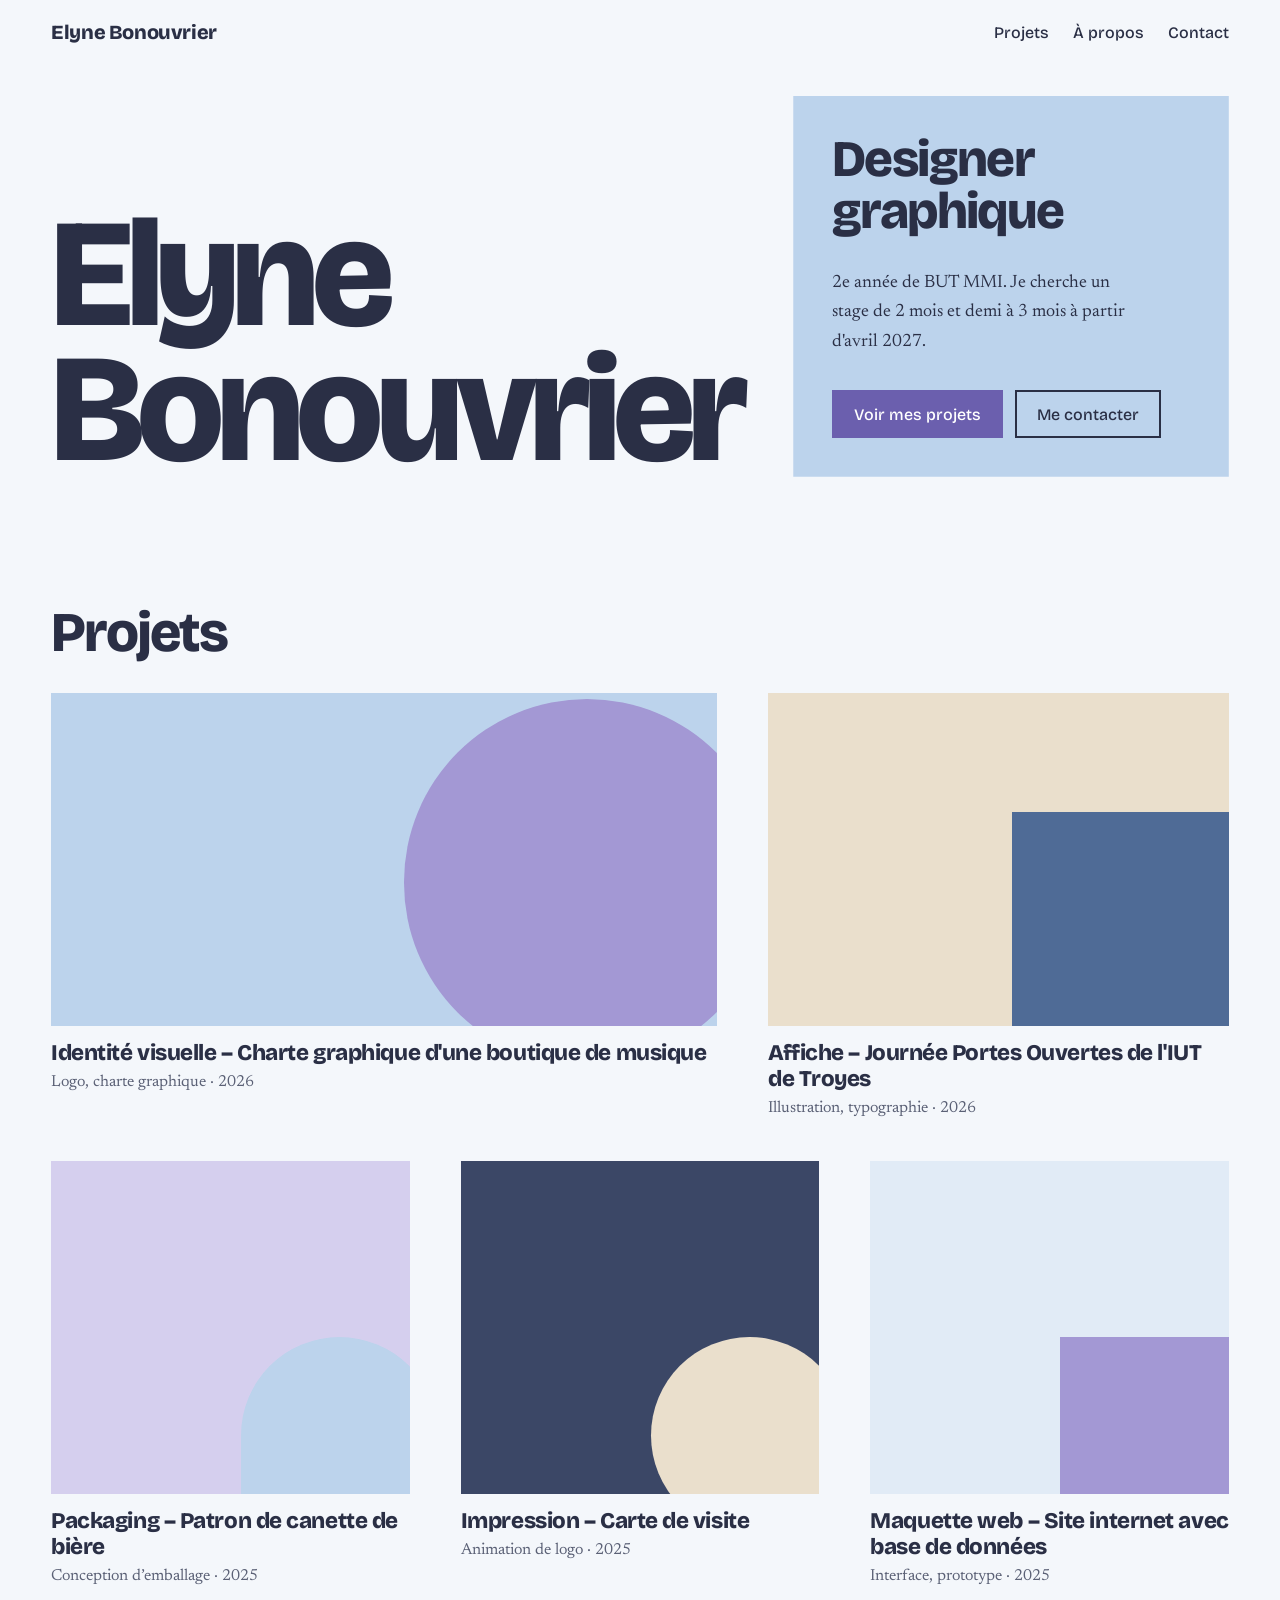
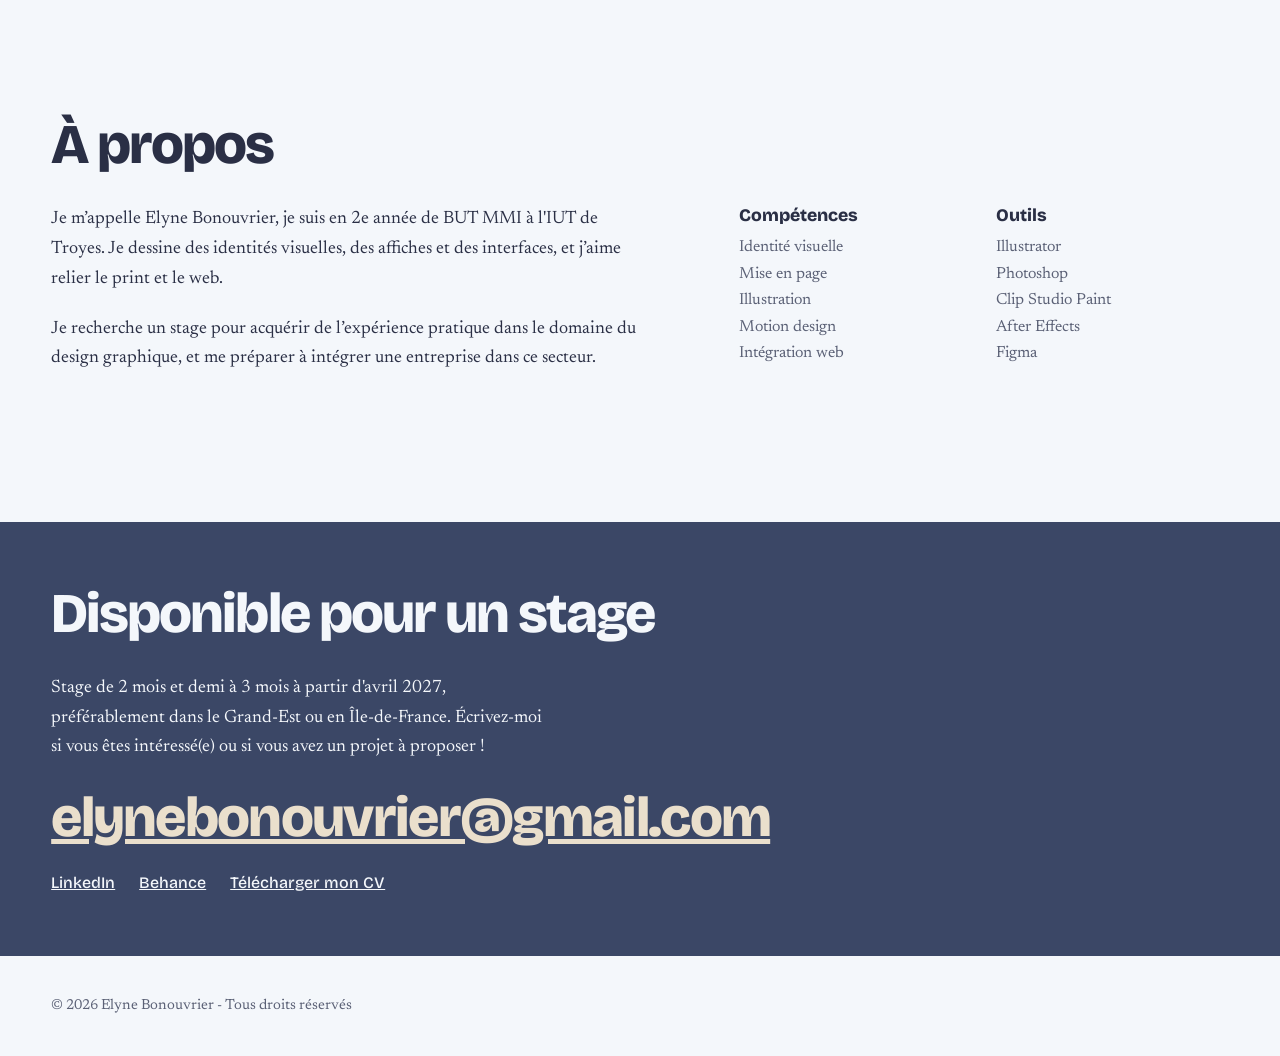
==== portfolio/index.html @ 3d941a7a "Premier ajout" ====
<!DOCTYPE html>
<html lang="fr">
<head>
  <meta charset="utf-8">
  <meta name="viewport" content="width=device-width, initial-scale=1">
  <title>Elyne Bonouvrier – Designer graphique</title>
  <meta name="description" content="Portfolio d'Elyne Bonouvrier, designer graphique en 2e année de BUT MMI, à la recherche d’un stage.">
  <link rel="preconnect" href="https://fonts.googleapis.com">
  <link rel="preconnect" href="https://fonts.gstatic.com" crossorigin>
  <link href="https://fonts.googleapis.com/css2?family=Bricolage+Grotesque:opsz,wght@12..96,500;12..96,800&family=Newsreader:opsz,wght@6..72,400;6..72,500&display=swap" rel="stylesheet">
  <link rel="stylesheet" href="css/style.css">
</head>
<body>

  <header class="cadre entete">
    <a class="logo" href="#">Elyne Bonouvrier</a>
    <nav aria-label="Navigation principale">
      <ul class="menu">
        <li><a href="#projets">Projets</a></li>
        <li><a href="#apropos">À propos</a></li>
        <li><a href="#contact">Contact</a></li>
      </ul>
    </nav>
  </header>

  <main>
    <section class="cadre hero">
      <h1 class="hero-nom">Elyne<br>Bonouvrier</h1>
      <div class="hero-panneau">
        <p class="hero-metier">Designer graphique</p>
        <div>
          <p>2e année de BUT MMI. Je cherche un stage de 2 mois et demi à 3 mois à partir d'avril 2027.</p>
        </div>
        <div class="actions">
          <a class="bouton bouton-plein" href="#projets">Voir mes projets</a>
          <a class="bouton" href="#contact">Me contacter</a>
        </div>
      </div>
    </section>

    <section class="cadre section" id="projets">
      <h2 class="section-titre">Projets</h2>
      <div class="grille">
        <!-- Pour chaque projet : remplace le contenu de <div class="visuel"> par <img src="images/mon-image.jpg" alt="Description du visuel"> -->
        <article class="projet projet-large">
          <div class="visuel v1"></div>
          <h3>Identité visuelle – Charte graphique d'une boutique de musique</h3>
          <p>Logo, charte graphique · 2026</p>
        </article>
        <article class="projet projet-moyen">
          <div class="visuel v2"></div>
          <h3>Affiche – Journée Portes Ouvertes de l'IUT de Troyes</h3>
          <p>Illustration, typographie · 2026</p>
        </article>
        <article class="projet">
          <div class="visuel v3"></div>
          <h3>Packaging – Patron de canette de bière</h3>
          <p>Conception d’emballage · 2025</p>
        </article>
        <article class="projet">
          <div class="visuel v4"></div>
          <h3>Impression – Carte de visite</h3>
          <p>Animation de logo · 2025</p>
        </article>
        <article class="projet">
          <div class="visuel v5"></div>
          <h3>Maquette web – Site internet avec base de données</h3>
          <p>Interface, prototype · 2025</p>
        </article>
      </div>
    </section>

    <section class="cadre section" id="apropos">
      <h2 class="section-titre">À propos</h2>
      <div class="apropos">
        <div>
          <p>Je m’appelle Elyne Bonouvrier, je suis en 2e année de BUT MMI à l'IUT de Troyes. Je dessine des identités visuelles, des affiches et des interfaces, et j’aime relier le print et le web.</p>
          <p>Je recherche un stage pour acquérir de l’expérience pratique dans le domaine du design graphique, et me préparer à intégrer une entreprise dans ce secteur.</p>
        </div>
        <div class="listes">
          <div>
            <h3>Compétences</h3>
            <ul>
              <li>Identité visuelle</li>
              <li>Mise en page</li>
              <li>Illustration</li>
              <li>Motion design</li>
              <li>Intégration web</li>
            </ul>
          </div>
          <div>
            <h3>Outils</h3>
            <ul>
              <li>Illustrator</li>
              <li>Photoshop</li>
              <li>Clip Studio Paint</li>
              <li>After Effects</li>
              <li>Figma</li>
            </ul>
          </div>
        </div>
      </div>
    </section>
  </main>

  <footer>
    <section class="contact" id="contact">
      <div class="cadre">
        <h2 class="section-titre">Disponible pour un stage</h2>
        <p>Stage de 2 mois et demi à 3 mois à partir d'avril 2027, préférablement dans le Grand-Est ou en Île-de-France. Écrivez-moi si vous êtes intéressé(e) ou si vous avez un projet à proposer !</p>
        <a class="mail" href="mailto:elynebonouvrier@gmail.com">elynebonouvrier@gmail.com</a>
        <ul class="reseaux">
          <li><a href="https://www.linkedin.com/in/ton-profil">LinkedIn</a></li>
          <li><a href="https://www.behance.net/ton-profil">Behance</a></li>
          <li><a href="cv.pdf">Télécharger mon CV</a></li>
        </ul>
      </div>
    </section>
    <p class="cadre pied">© 2026 Elyne Bonouvrier - Tous droits réservés</p>
  </footer>

</body>
</html>
---- portfolio/css/style.css ----
:root {
  --papier: #f4f7fb;
  --encre: #2a2f45;
  --gris: #5b6176;
  --bleu: #bcd3ec;
  --bleu-doux: #e1ebf6;
  --bleu-profond: #4f6b96;
  --violet: #a398d4;
  --violet-clair: #d5cfee;
  --violet-fonce: #6b5fae;
  --beige: #eadfcc;
  --nuit: #3b4766;
  --titre: "Bricolage Grotesque", system-ui, sans-serif;
  --texte: "Newsreader", Georgia, serif;
  --marge: clamp(1.25rem, 4vw, 3.5rem);
}

*, *::before, *::after { box-sizing: border-box; }
html { scroll-behavior: smooth; }
body {
  margin: 0;
  background: var(--papier);
  color: var(--encre);
  font: 400 1.125rem/1.65 var(--texte);
}
a { color: inherit; }
:focus-visible { outline: 3px solid var(--violet-fonce); outline-offset: 3px; }
.contact :focus-visible { outline-color: var(--beige); }

.cadre { max-width: 84rem; margin-inline: auto; padding-inline: var(--marge); }

/* En-tête */
.entete { display: flex; flex-wrap: wrap; justify-content: space-between; align-items: center; gap: 1rem; padding-block: 1.25rem; }
.logo { font: 800 1.25rem var(--titre); letter-spacing: -0.02em; text-decoration: none; }
.menu { display: flex; gap: 1.5rem; margin: 0; padding: 0; list-style: none; font: 500 1rem var(--titre); }
.menu a { text-decoration: none; }
.menu a:hover { text-decoration: underline; text-underline-offset: 0.3em; }

/* Accueil */
.hero { display: grid; grid-template-columns: 1.4fr 1fr; gap: var(--marge); padding-block: 2rem 4rem; }
.hero-nom { align-self: end; margin: 0; font: 800 clamp(4rem, 12vw, 10.5rem)/0.88 var(--titre); letter-spacing: -0.045em; }
.hero-panneau {
  display: flex; flex-direction: column; justify-content: space-between; gap: 2rem;
  min-height: 22rem; padding: clamp(1.5rem, 3vw, 2.5rem);
  background: var(--bleu); color: var(--encre);
  animation: ouvre 0.9s cubic-bezier(0.2, 0.7, 0.2, 1) both;
}
.hero-metier { margin: 0; font: 800 clamp(2rem, 4vw, 3.25rem)/1 var(--titre); letter-spacing: -0.03em; }
.hero-panneau p { margin: 0; max-width: 30ch; }
.actions { display: flex; flex-wrap: wrap; gap: 0.75rem; }
.bouton { padding: 0.8rem 1.25rem; border: 2px solid currentColor; font: 500 1rem var(--titre); text-decoration: none; }
.bouton-plein { background: var(--violet-fonce); border-color: var(--violet-fonce); color: #fff; }
.bouton:hover { background: var(--beige); border-color: var(--beige); color: var(--encre); }
@keyframes ouvre { from { clip-path: inset(0 0 0 100%); } to { clip-path: inset(0); } }

/* Sections */
.section { padding-block: 4rem; }
.section-titre { margin: 0 0 2rem; font: 800 clamp(2rem, 5vw, 3.5rem)/1 var(--titre); letter-spacing: -0.035em; }

/* Projets */
.grille { display: grid; grid-template-columns: repeat(12, 1fr); gap: 2.5rem var(--marge); }
.projet { grid-column: span 4; margin: 0; }
.projet-large { grid-column: span 7; }
.projet-moyen { grid-column: span 5; }
.visuel { position: relative; overflow: hidden; height: clamp(13rem, 26vw, 24rem); margin-bottom: 0.9rem; }
.visuel img { width: 100%; height: 100%; object-fit: cover; display: block; }
.visuel::before {
  content: ""; position: absolute; right: -8%; bottom: -12%;
  width: 55%; aspect-ratio: 1; border-radius: 50%; background: var(--forme);
}
.v1 { background: var(--bleu); --forme: var(--violet); }
.v2 { background: var(--beige); --forme: var(--bleu-profond); }
.v3 { background: var(--violet-clair); --forme: var(--bleu); }
.v4 { background: var(--nuit); --forme: var(--beige); }
.v5 { background: var(--bleu-doux); --forme: var(--violet); }
.v2::before, .v5::before { border-radius: 0; }
.v3::before { border-radius: 50% 50% 0 0; }
.projet h3 { margin: 0; font: 800 1.4rem/1.15 var(--titre); letter-spacing: -0.02em; }
.projet p { margin: 0.2rem 0 0; color: var(--gris); font-size: 1rem; }

/* À propos */
.apropos { display: grid; grid-template-columns: 1.3fr 1fr; gap: var(--marge); }
.apropos p { max-width: 60ch; margin: 0 0 1.25rem; }
.listes { display: grid; grid-template-columns: 1fr 1fr; gap: 1.5rem; align-content: start; }
.listes h3 { margin: 0 0 0.5rem; font: 800 1.1rem var(--titre); }
.listes ul { margin: 0; padding: 0; list-style: none; color: var(--gris); font-size: 1rem; }

/* Contact */
.contact { margin-top: 4rem; padding-block: 4rem; background: var(--nuit); color: var(--papier); }
.contact p { max-width: 50ch; margin: 0 0 1.5rem; }
.mail { display: inline-block; margin-bottom: 1.5rem; color: var(--beige); font: 800 clamp(1.5rem, 4.5vw, 3.5rem)/1.1 var(--titre); letter-spacing: -0.03em; overflow-wrap: anywhere; }
.reseaux { display: flex; flex-wrap: wrap; gap: 1.5rem; margin: 0; padding: 0; list-style: none; font: 500 1rem var(--titre); }
.pied { padding-block: 1.5rem; font-size: 0.9rem; color: var(--gris); }

@media (max-width: 48rem) {
  .hero, .apropos { grid-template-columns: 1fr; }
  .projet, .projet-large, .projet-moyen { grid-column: 1 / -1; }
  .menu { gap: 1rem; }
}

@media (prefers-reduced-motion: reduce) {
  html { scroll-behavior: auto; }
  .hero-panneau { animation: none; }
}
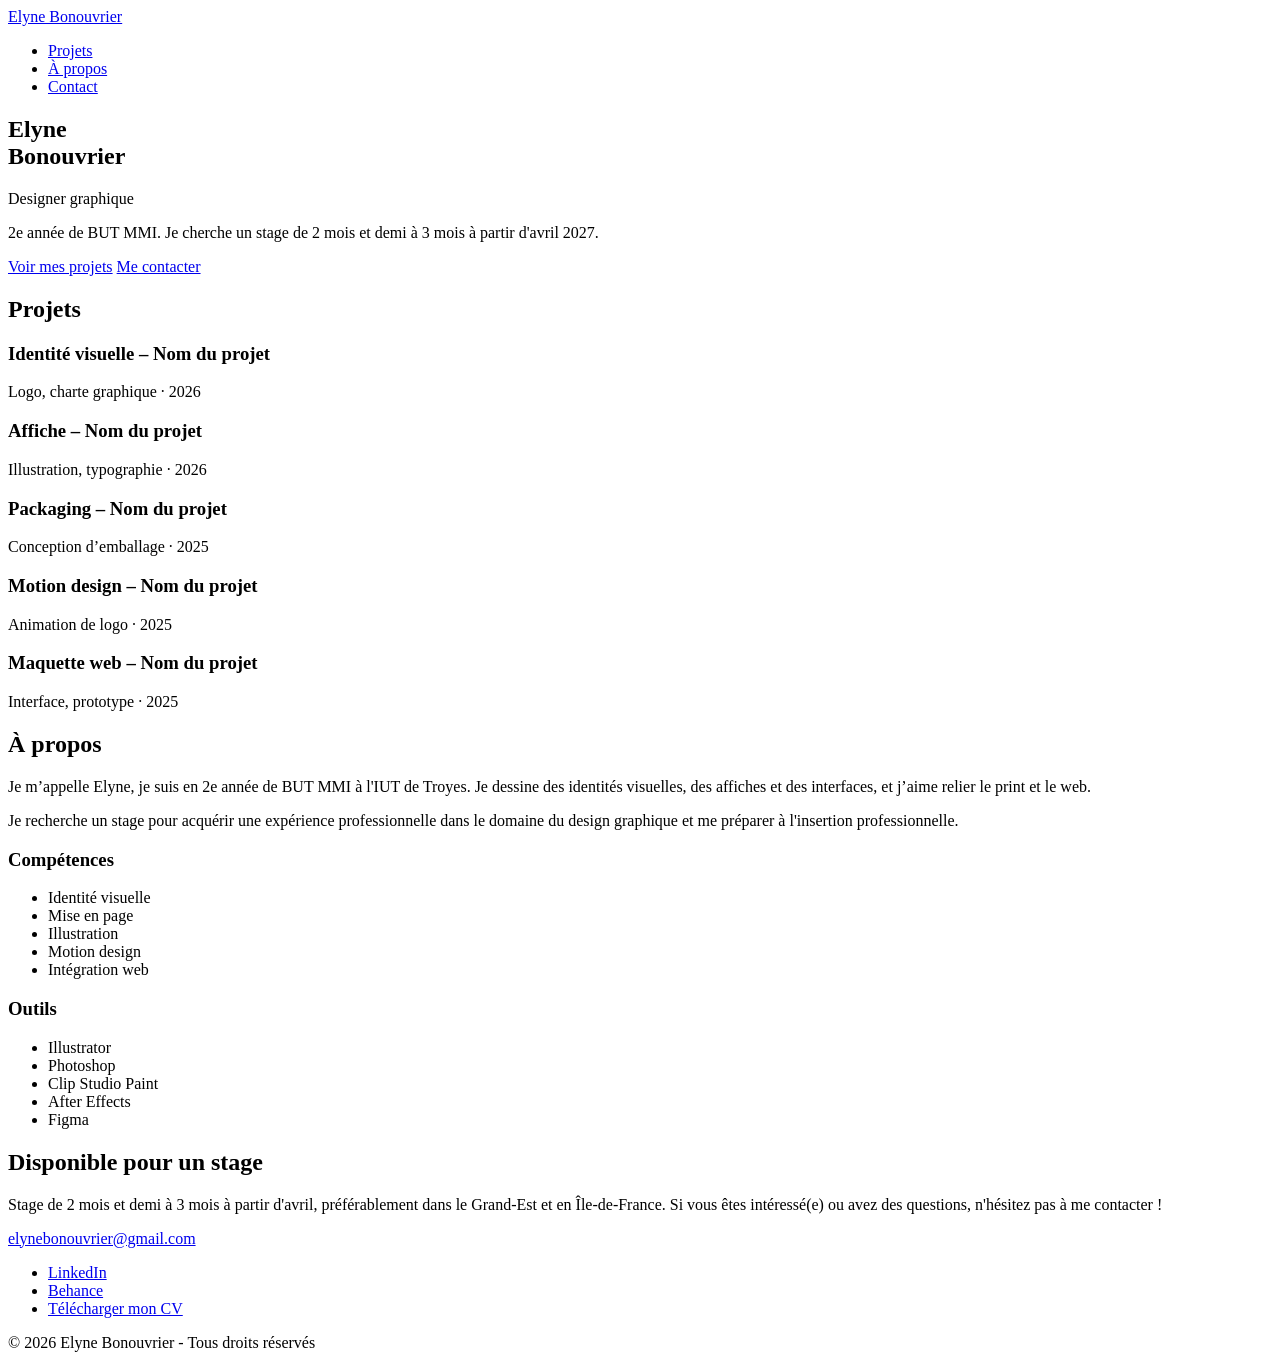
==== commit 0f1699a8: "Go" ====
--- a/portfolio/index.html
+++ b/portfolio/index.html
@@ -4,13 +4,14 @@
   <meta charset="utf-8">
   <meta name="viewport" content="width=device-width, initial-scale=1">
   <title>Elyne Bonouvrier – Designer graphique</title>
-  <meta name="description" content="Portfolio d'Elyne Bonouvrier, designer graphique en 2e année de BUT MMI, à la recherche d’un stage.">
+  <meta name="description" content="Portfolio d'Elyne Bonouvrier, designer graphique en 2e année de BUT MMI, à la recherche d’un stage">
   <link rel="preconnect" href="https://fonts.googleapis.com">
   <link rel="preconnect" href="https://fonts.gstatic.com" crossorigin>
-  <link href="https://fonts.googleapis.com/css2?family=Bricolage+Grotesque:opsz,wght@12..96,500;12..96,800&family=Newsreader:opsz,wght@6..72,400;6..72,500&display=swap" rel="stylesheet">
-  <link rel="stylesheet" href="css/style.css">
+  <link href="https://fonts.googleapis.com/css2?family=Fredoka:wght@500;600&family=Nunito:wght@400;600;700&display=swap" rel="stylesheet">
+  <link rel="stylesheet" href="style.css">
 </head>
 <body>
+  <div class="ciel" id="ciel" aria-hidden="true"></div>
 
   <header class="cadre entete">
     <a class="logo" href="#">Elyne Bonouvrier</a>
@@ -44,27 +45,27 @@
         <!-- Pour chaque projet : remplace le contenu de <div class="visuel"> par <img src="images/mon-image.jpg" alt="Description du visuel"> -->
         <article class="projet projet-large">
           <div class="visuel v1"></div>
-          <h3>Identité visuelle – Charte graphique d'une boutique de musique</h3>
+          <h3>Identité visuelle – Nom du projet</h3>
           <p>Logo, charte graphique · 2026</p>
         </article>
         <article class="projet projet-moyen">
           <div class="visuel v2"></div>
-          <h3>Affiche – Journée Portes Ouvertes de l'IUT de Troyes</h3>
+          <h3>Affiche – Nom du projet</h3>
           <p>Illustration, typographie · 2026</p>
         </article>
         <article class="projet">
           <div class="visuel v3"></div>
-          <h3>Packaging – Patron de canette de bière</h3>
+          <h3>Packaging – Nom du projet</h3>
           <p>Conception d’emballage · 2025</p>
         </article>
         <article class="projet">
           <div class="visuel v4"></div>
-          <h3>Impression – Carte de visite</h3>
+          <h3>Motion design – Nom du projet</h3>
           <p>Animation de logo · 2025</p>
         </article>
         <article class="projet">
           <div class="visuel v5"></div>
-          <h3>Maquette web – Site internet avec base de données</h3>
+          <h3>Maquette web – Nom du projet</h3>
           <p>Interface, prototype · 2025</p>
         </article>
       </div>
@@ -74,8 +75,8 @@
       <h2 class="section-titre">À propos</h2>
       <div class="apropos">
         <div>
-          <p>Je m’appelle Elyne Bonouvrier, je suis en 2e année de BUT MMI à l'IUT de Troyes. Je dessine des identités visuelles, des affiches et des interfaces, et j’aime relier le print et le web.</p>
-          <p>Je recherche un stage pour acquérir de l’expérience pratique dans le domaine du design graphique, et me préparer à intégrer une entreprise dans ce secteur.</p>
+          <p>Je m’appelle Elyne, je suis en 2e année de BUT MMI à l'IUT de Troyes. Je dessine des identités visuelles, des affiches et des interfaces, et j’aime relier le print et le web.</p>
+          <p>Je recherche un stage pour acquérir une expérience professionnelle dans le domaine du design graphique et me préparer à l'insertion professionnelle.</p>
         </div>
         <div class="listes">
           <div>
@@ -107,7 +108,7 @@
     <section class="contact" id="contact">
       <div class="cadre">
         <h2 class="section-titre">Disponible pour un stage</h2>
-        <p>Stage de 2 mois et demi à 3 mois à partir d'avril 2027, préférablement dans le Grand-Est ou en Île-de-France. Écrivez-moi si vous êtes intéressé(e) ou si vous avez un projet à proposer !</p>
+        <p>Stage de 2 mois et demi à 3 mois à partir d'avril, préférablement dans le Grand-Est et en Île-de-France. Si vous êtes intéressé(e) ou avez des questions, n'hésitez pas à me contacter !</p>
         <a class="mail" href="mailto:elynebonouvrier@gmail.com">elynebonouvrier@gmail.com</a>
         <ul class="reseaux">
           <li><a href="https://www.linkedin.com/in/ton-profil">LinkedIn</a></li>
@@ -119,5 +120,6 @@
     <p class="cadre pied">© 2026 Elyne Bonouvrier - Tous droits réservés</p>
   </footer>
 
+  <script src="js/script.js" defer></script>
 </body>
 </html>
